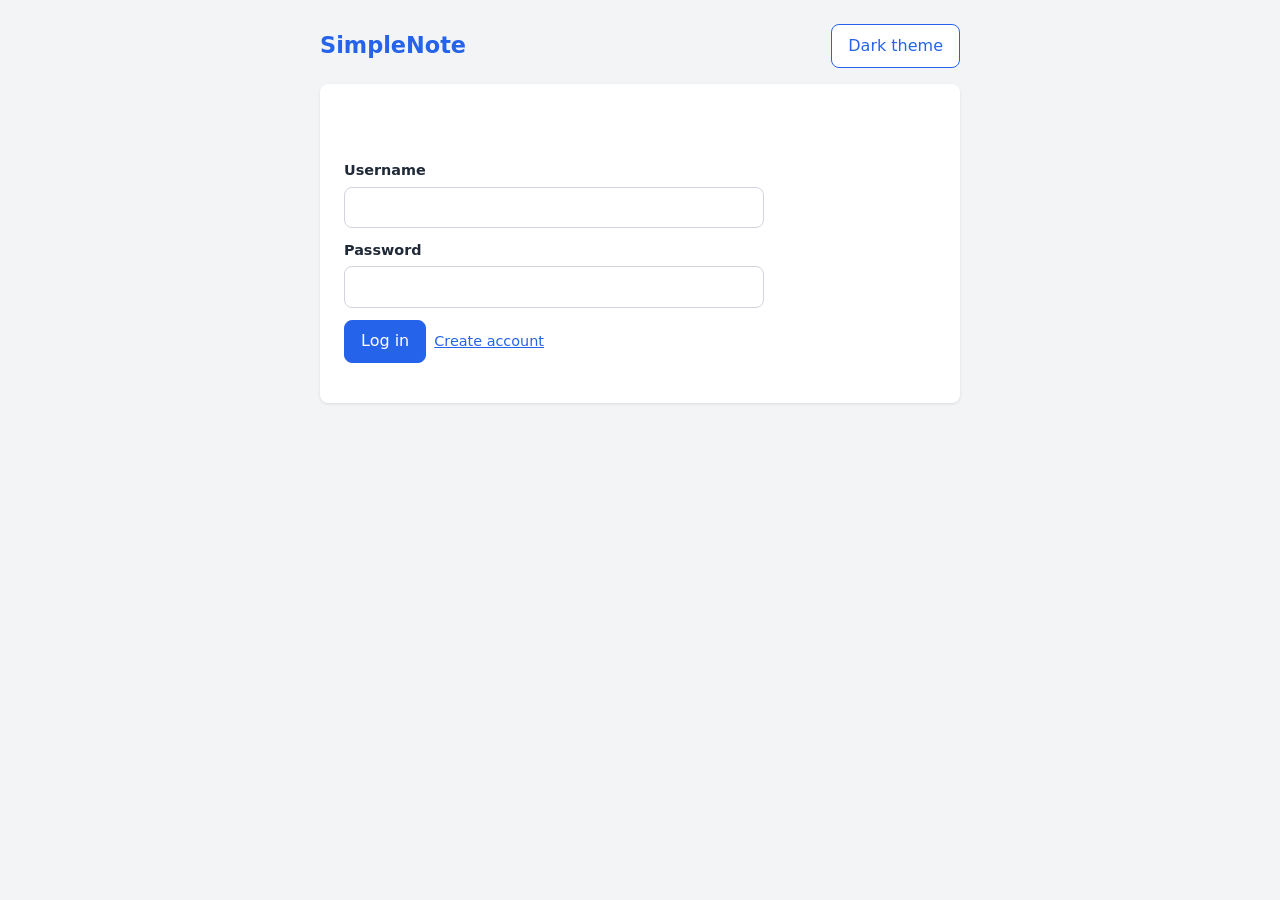
==== SIMNOTE/src/main/resources/static/index.html @ e91d67c7 "T-01: commit existing SIMNOTE baseline before T-03 Co-authored-by: Copilot <223556219+Copilot@users." ====
<!DOCTYPE html>
<html lang="en">
<head>
    <meta charset="UTF-8">
    <meta name="viewport" content="width=device-width, initial-scale=1">
    <title>SimpleNote</title>
    <link rel="stylesheet" href="style.css">
    <script src="theme.js"></script>
</head>
<body>
<header class="site-header">
    <span class="brand">SimpleNote</span>
    <button type="button" id="themeToggle">Dark theme</button>
</header>
<main>
    <p id="message" role="status"></p>

    <section id="auth">
        <form id="authForm">
            <label>Username <input id="username" required minlength="3" maxlength="32" autocomplete="username"></label>
            <label>Password <input id="password" type="password" required minlength="8" maxlength="72" autocomplete="current-password"></label>
            <div class="actions">
                <button type="submit">Log in</button>
                <a href="register.html">Create account</a>
            </div>
        </form>
    </section>

    <section id="app" hidden>
        <header class="user-bar">
            <span>Signed in as <strong id="user"></strong></span>
            <button type="button" id="logoutBtn">Log out</button>
        </header>
        <form id="noteForm">
            <input type="hidden" id="noteId">
            <label>Title <input id="title" required maxlength="255"></label>
            <label>Content <textarea id="content" maxlength="10000"></textarea></label>
            <div class="actions">
                <button type="submit">Save note</button>
                <button type="button" id="cancelEdit">Cancel</button>
            </div>
        </form>
        <ul id="notes"></ul>
    </section>
</main>
<script src="app.js"></script>
</body>
</html>
---- SIMNOTE/src/main/resources/static/style.css ----
:root {
    --primary: #2563eb;
    --primary-hover: #1d4ed8;
    --danger: #b91c1c;
    --text: #1f2937;
    --muted: #6b7280;
    --border: #d1d5db;
    --surface: #ffffff;
    --background: #f3f4f6;
    --radius: 8px;
}

:root[data-theme="dark"] {
    --primary: #60a5fa;
    --primary-hover: #3b82f6;
    --danger: #f87171;
    --text: #e5e7eb;
    --muted: #9ca3af;
    --border: #374151;
    --surface: #1f2937;
    --background: #111827;
    --input: #111827;
    --hover: #1e3a5f;
    --danger-hover: #3f1d1d;
}

* {
    box-sizing: border-box;
}

body {
    font-family: system-ui, -apple-system, "Segoe UI", Roboto, sans-serif;
    color: var(--text);
    background: var(--background);
    margin: 0;
    padding: 1.5rem 1rem;
    line-height: 1.5;
}

main {
    max-width: 640px;
    margin: 0 auto;
    background: var(--surface);
    border-radius: var(--radius);
    box-shadow: 0 1px 3px rgba(0, 0, 0, 0.1);
    padding: 1.5rem;
}

h1 {
    margin-top: 0;
    font-size: 1.6rem;
}

section {
    max-width: 420px;
}

form {
    display: grid;
    gap: 0.75rem;
    margin-bottom: 1rem;
}

label {
    display: grid;
    gap: 0.3rem;
    font-weight: 600;
    font-size: 0.9rem;
}

input, textarea {
    width: 100%;
    font: inherit;
    font-weight: normal;
    padding: 0.55rem 0.7rem;
    border: 1px solid var(--border);
    border-radius: var(--radius);
    background: var(--input);
}

input:focus, textarea:focus {
    outline: 2px solid var(--primary);
    outline-offset: 1px;
    border-color: var(--primary);
}

textarea {
    min-height: 7rem;
    resize: vertical;
}

button {
    font: inherit;
    padding: 0.55rem 1rem;
    border: 1px solid var(--primary);
    border-radius: var(--radius);
    background: var(--primary);
    color: #fff;
    cursor: pointer;
}

button:hover {
    background: var(--primary-hover);
}

button[type="button"]:not(#logoutBtn) {
    background: var(--surface);
    color: var(--primary);
}

button[type="button"]:not(#logoutBtn):hover {
    background: var(--hover);
}

#logoutBtn {
    background: var(--surface);
    color: var(--danger);
    border-color: var(--danger);
}

#logoutBtn:hover {
    background: var(--danger-hover);
}

a {
    color: var(--primary);
    font-size: 0.9rem;
    align-self: center;
}

.actions {
    display: flex;
    flex-wrap: wrap;
    align-items: center;
    gap: 0.5rem;
}

.site-header {
    max-width: 640px;
    margin: 0 auto 1rem;
    display: flex;
    justify-content: space-between;
    align-items: center;
}

.brand {
    font-size: 1.4rem;
    font-weight: 700;
    color: var(--primary);
}

.user-bar {
    display: flex;
    flex-wrap: wrap;
    gap: 0.5rem;
    justify-content: space-between;
    align-items: center;
    padding-bottom: 0.75rem;
    margin-bottom: 1rem;
    border-bottom: 1px solid var(--border);
}

#user {
    color: var(--primary);
}

#notes {
    list-style: none;
    padding: 0;
    margin: 0;
    display: grid;
    gap: 0.75rem;
}

#notes li {
    border: 1px solid var(--border);
    border-radius: var(--radius);
    padding: 0.75rem 1rem;
    display: grid;
    gap: 0.25rem;
    overflow-wrap: anywhere;
}

#notes li p {
    margin: 0;
    color: var(--muted);
    white-space: pre-wrap;
}

#notes li button {
    justify-self: start;
    padding: 0.3rem 0.7rem;
    margin-top: 0.3rem;
}

#message {
    min-height: 1.5rem;
    color: var(--danger);
    font-size: 0.9rem;
}
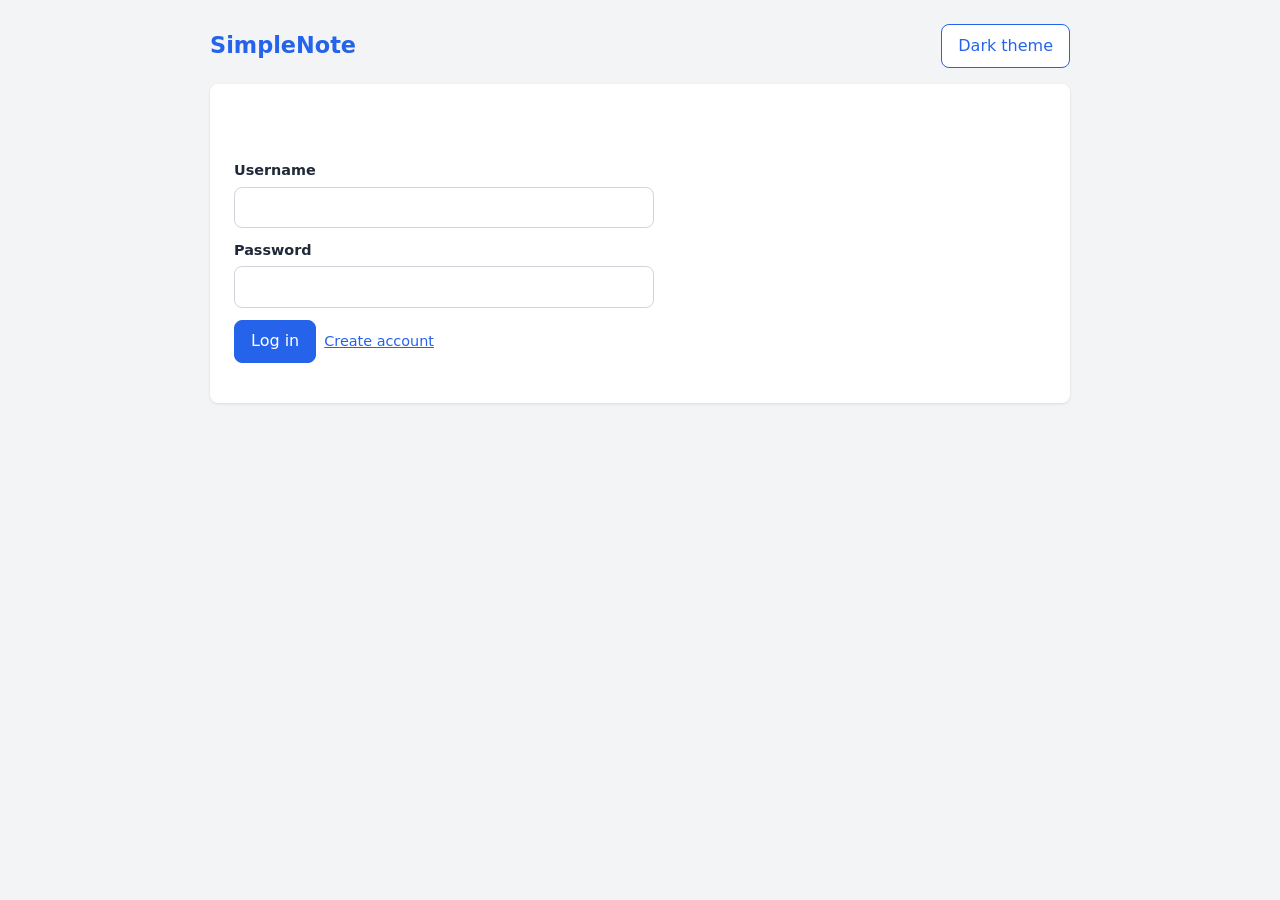
==== commit d280e995: "T-10: add api.js and responsive styles.css for static frontend Co-authored-by: Copilot <223556219+Co" ====
--- a/SIMNOTE/src/main/resources/static/index.html
+++ b/SIMNOTE/src/main/resources/static/index.html
@@ -4,7 +4,7 @@
     <meta charset="UTF-8">
     <meta name="viewport" content="width=device-width, initial-scale=1">
     <title>SimpleNote</title>
-    <link rel="stylesheet" href="style.css">
+    <link rel="stylesheet" href="styles.css">
     <script src="theme.js"></script>
 </head>
 <body>
@@ -43,6 +43,7 @@
         <ul id="notes"></ul>
     </section>
 </main>
+<script src="api.js"></script>
 <script src="app.js"></script>
 </body>
 </html>
--- a/SIMNOTE/src/main/resources/static/styles.css
+++ b/SIMNOTE/src/main/resources/static/styles.css
@@ -0,0 +1,232 @@
+:root {
+    --primary: #2563eb;
+    --primary-hover: #1d4ed8;
+    --danger: #b91c1c;
+    --text: #1f2937;
+    --muted: #6b7280;
+    --border: #d1d5db;
+    --surface: #ffffff;
+    --background: #f3f4f6;
+    --radius: 8px;
+}
+
+:root[data-theme="dark"] {
+    --primary: #60a5fa;
+    --primary-hover: #3b82f6;
+    --danger: #f87171;
+    --text: #e5e7eb;
+    --muted: #9ca3af;
+    --border: #374151;
+    --surface: #1f2937;
+    --background: #111827;
+    --input: #111827;
+    --hover: #1e3a5f;
+    --danger-hover: #3f1d1d;
+}
+
+* {
+    box-sizing: border-box;
+}
+
+body {
+    font-family: system-ui, -apple-system, "Segoe UI", Roboto, sans-serif;
+    color: var(--text);
+    background: var(--background);
+    margin: 0;
+    padding: 1.5rem 1rem;
+    line-height: 1.5;
+}
+
+main {
+    max-width: 640px;
+    margin: 0 auto;
+    background: var(--surface);
+    border-radius: var(--radius);
+    box-shadow: 0 1px 3px rgba(0, 0, 0, 0.1);
+    padding: 1.5rem;
+}
+
+h1 {
+    margin-top: 0;
+    font-size: 1.6rem;
+}
+
+section {
+    max-width: 420px;
+}
+
+form {
+    display: grid;
+    gap: 0.75rem;
+    margin-bottom: 1rem;
+}
+
+label {
+    display: grid;
+    gap: 0.3rem;
+    font-weight: 600;
+    font-size: 0.9rem;
+}
+
+input, textarea {
+    width: 100%;
+    font: inherit;
+    font-weight: normal;
+    padding: 0.55rem 0.7rem;
+    border: 1px solid var(--border);
+    border-radius: var(--radius);
+    background: var(--input);
+}
+
+input:focus, textarea:focus {
+    outline: 2px solid var(--primary);
+    outline-offset: 1px;
+    border-color: var(--primary);
+}
+
+textarea {
+    min-height: 7rem;
+    resize: vertical;
+}
+
+button {
+    font: inherit;
+    padding: 0.55rem 1rem;
+    border: 1px solid var(--primary);
+    border-radius: var(--radius);
+    background: var(--primary);
+    color: #fff;
+    cursor: pointer;
+}
+
+button:hover {
+    background: var(--primary-hover);
+}
+
+button[type="button"]:not(#logoutBtn) {
+    background: var(--surface);
+    color: var(--primary);
+}
+
+button[type="button"]:not(#logoutBtn):hover {
+    background: var(--hover);
+}
+
+#logoutBtn {
+    background: var(--surface);
+    color: var(--danger);
+    border-color: var(--danger);
+}
+
+#logoutBtn:hover {
+    background: var(--danger-hover);
+}
+
+a {
+    color: var(--primary);
+    font-size: 0.9rem;
+    align-self: center;
+}
+
+.actions {
+    display: flex;
+    flex-wrap: wrap;
+    align-items: center;
+    gap: 0.5rem;
+}
+
+.site-header {
+    max-width: 640px;
+    margin: 0 auto 1rem;
+    display: flex;
+    justify-content: space-between;
+    align-items: center;
+}
+
+.brand {
+    font-size: 1.4rem;
+    font-weight: 700;
+    color: var(--primary);
+}
+
+.user-bar {
+    display: flex;
+    flex-wrap: wrap;
+    gap: 0.5rem;
+    justify-content: space-between;
+    align-items: center;
+    padding-bottom: 0.75rem;
+    margin-bottom: 1rem;
+    border-bottom: 1px solid var(--border);
+}
+
+#user {
+    color: var(--primary);
+}
+
+#notes {
+    list-style: none;
+    padding: 0;
+    margin: 0;
+    display: grid;
+    gap: 0.75rem;
+}
+
+#notes li {
+    border: 1px solid var(--border);
+    border-radius: var(--radius);
+    padding: 0.75rem 1rem;
+    display: grid;
+    gap: 0.25rem;
+    overflow-wrap: anywhere;
+}
+
+#notes li p {
+    margin: 0;
+    color: var(--muted);
+    white-space: pre-wrap;
+}
+
+#notes li button {
+    justify-self: start;
+    padding: 0.3rem 0.7rem;
+    margin-top: 0.3rem;
+}
+
+#message {
+    min-height: 1.5rem;
+    color: var(--danger);
+    font-size: 0.9rem;
+}
+
+@media (max-width: 480px) {
+    body {
+        padding: 0.75rem 0.5rem;
+    }
+
+    main {
+        padding: 1rem;
+    }
+
+    .site-header {
+        flex-wrap: wrap;
+        gap: 0.5rem;
+    }
+
+    .actions button,
+    .actions a {
+        flex: 1 1 auto;
+        text-align: center;
+    }
+}
+
+@media (min-width: 900px) {
+    main,
+    .site-header {
+        max-width: 860px;
+    }
+
+    #notes {
+        grid-template-columns: repeat(2, minmax(0, 1fr));
+    }
+}
